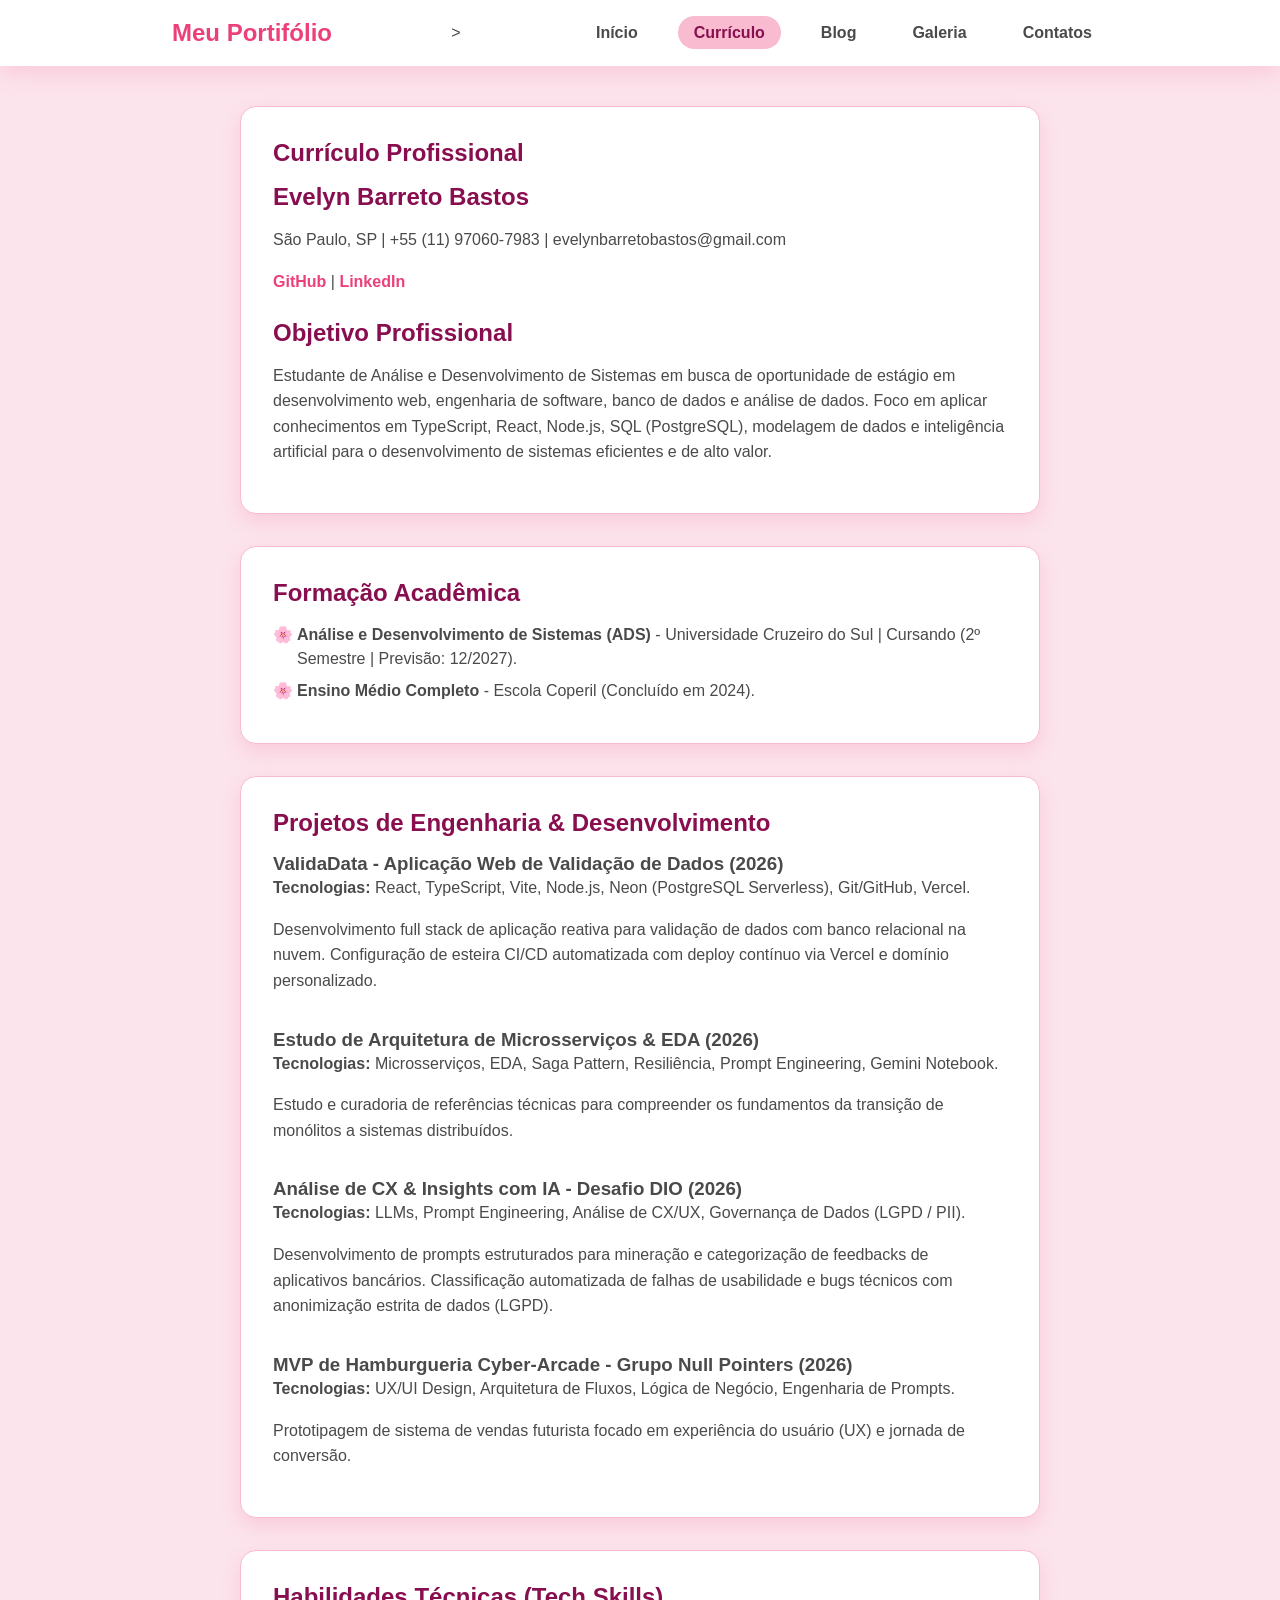
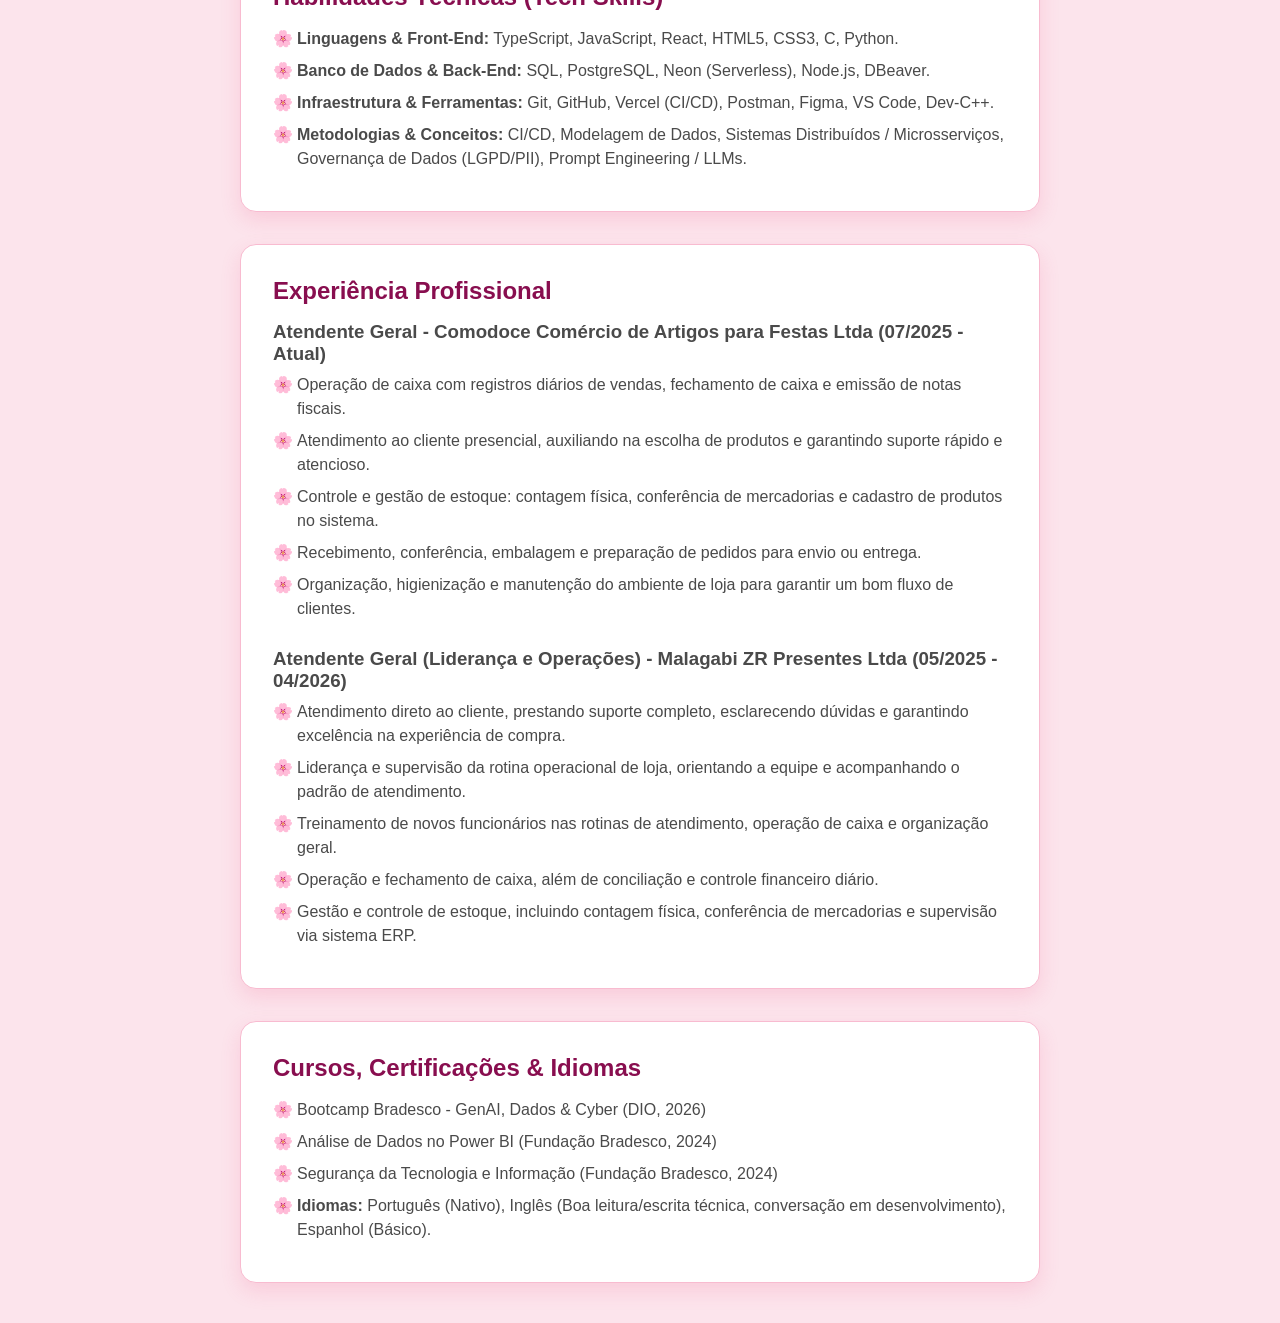
==== curriculo.html @ 5d8ffd21 "Adição do curriculo.html, detalhes do curriculo profissional" ====
<!DOCTYPE html>
<html lang="pt-BR">
    <head>
        <meta charset="UTF-8">
        <meta name="viewport" content="width=device-widht, initial-scale=1.0">
        <title>Currículo || Meu Portfólio</title>
        <link rel="stylesheet" href="style.css">
    </head>
    <body>

        <header>
            <nav class="nav-container">

               <a href="index.html" class="logo"> Meu Portifólio </a>>
               <ul class="nav-menu">
                <li><a href="index.html">Início</a></li>
                <li><a href="curriculo.html" class="active">Currículo</a></li>
                <li><a href="blog.html">Blog</a></li>
                <li><a href="fotos.html">Galeria</a></li>
                <li><a href="contato.html">Contatos</a></li>

               </ul>
            </nav>
        </header>

        <main>
            <section class="card">
                <h1 class="section-title"> Currículo Profissional</h1>
                <div style="margin-bottom: 1.5rem;">
                    <h2>Evelyn Barreto Bastos</h2>
                    <p>São Paulo, SP | +55 (11) 97060-7983 | evelynbarretobastos@gmail.com </p>
                    <p>
                        <a href="https://github.com/evelynbarretobastos-star" target="_blank" style="color: var(--primary); text-decoration: none; font-weight: 600;">GitHub</a> | 
                        <a href="https://linkedin.com/in/evelynbarretobastos" target="_blank" style="color: var(--primary); text-decoration: none; font-weight: 600;">LinkedIn</a>
                    </p>                 
                </div>

                <h2> Objetivo Profissional</h2>
                <p> Estudante de Análise e Desenvolvimento de Sistemas em busca de oportunidade de estágio em desenvolvimento web, engenharia de software, banco de dados e análise de dados. Foco em aplicar conhecimentos em TypeScript, React, Node.js, SQL (PostgreSQL), modelagem de dados e inteligência artificial para o desenvolvimento de sistemas eficientes e de alto valor. </p>
            </section>

            <section class="card">
                <h2> Formação Acadêmica</h2>
                <ul style="padding-left: 1.5rem; margin-top: 0.5rem;">
                    <li><strong>Análise e Desenvolvimento de Sistemas (ADS)</strong> - Universidade Cruzeiro do Sul | Cursando (2º Semestre | Previsão: 12/2027).</li>
                    <li><strong>Ensino Médio Completo</strong> - Escola Coperil (Concluído em 2024).</li>
                </ul>
            </section>
            
            <section class="card"> 
              <h2>Projetos de Engenharia & Desenvolvimento</h2>
                <div style="display: flex; flex-direction: column; gap: 1.2rem; margin-top: 1rem;">
                    <div>
                        <h3>ValidaData - Aplicação Web de Validação de Dados (2026)</h3>
                        <p><strong>Tecnologias:</strong> React, TypeScript, Vite, Node.js, Neon (PostgreSQL Serverless), Git/GitHub, Vercel.</p>
                        <p>Desenvolvimento full stack de aplicação reativa para validação de dados com banco relacional na nuvem. Configuração de esteira CI/CD automatizada com deploy contínuo via Vercel e domínio personalizado.</p>
                    </div>
                    <div>
                        <h3>Estudo de Arquitetura de Microsserviços & EDA (2026)</h3>
                        <p><strong>Tecnologias:</strong> Microsserviços, EDA, Saga Pattern, Resiliência, Prompt Engineering, Gemini Notebook.</p>
                        <p>Estudo e curadoria de referências técnicas para compreender os fundamentos da transição de monólitos a sistemas distribuídos.</p>
                    </div>
                    <div>
                        <h3>Análise de CX & Insights com IA - Desafio DIO (2026)</h3>
                        <p><strong>Tecnologias:</strong> LLMs, Prompt Engineering, Análise de CX/UX, Governança de Dados (LGPD / PII).</p>
                        <p>Desenvolvimento de prompts estruturados para mineração e categorização de feedbacks de aplicativos bancários. Classificação automatizada de falhas de usabilidade e bugs técnicos com anonimização estrita de dados (LGPD).</p>
                    </div>
                    <div>
                        <h3>MVP de Hamburgueria Cyber-Arcade - Grupo Null Pointers (2026)</h3>
                        <p><strong>Tecnologias:</strong> UX/UI Design, Arquitetura de Fluxos, Lógica de Negócio, Engenharia de Prompts.</p>
                        <p>Prototipagem de sistema de vendas futurista focado em experiência do usuário (UX) e jornada de conversão.</p>
                    </div>
                </div>  
        </section>
          <section class="card">
                <h2>Habilidades Técnicas (Tech Skills)</h2>
                <ul style="padding-left: 1.5rem; margin-top: 0.5rem;">
                    <li><strong>Linguagens & Front-End:</strong> TypeScript, JavaScript, React, HTML5, CSS3, C, Python.</li>
                    <li><strong>Banco de Dados & Back-End:</strong> SQL, PostgreSQL, Neon (Serverless), Node.js, DBeaver.</li>
                    <li><strong>Infraestrutura & Ferramentas:</strong> Git, GitHub, Vercel (CI/CD), Postman, Figma, VS Code, Dev-C++.</li>
                    <li><strong>Metodologias & Conceitos:</strong> CI/CD, Modelagem de Dados, Sistemas Distribuídos / Microsserviços, Governança de Dados (LGPD/PII), Prompt Engineering / LLMs.</li>
                </ul>
            </section>

            <section class="card">
                <h2>Experiência Profissional</h2>
                <div style="display: flex; flex-direction: column; gap: 1.2rem; margin-top: 1rem;">
                    <div>
                        <h3>Atendente Geral - Comodoce Comércio de Artigos para Festas Ltda (07/2025 - Atual)</h3>
                        <ul style="padding-left: 1.5rem; margin-top: 0.5rem;">
                            <li>Operação de caixa com registros diários de vendas, fechamento de caixa e emissão de notas fiscais.</li>
                            <li>Atendimento ao cliente presencial, auxiliando na escolha de produtos e garantindo suporte rápido e atencioso.</li>
                            <li>Controle e gestão de estoque: contagem física, conferência de mercadorias e cadastro de produtos no sistema.</li>
                            <li>Recebimento, conferência, embalagem e preparação de pedidos para envio ou entrega.</li>
                            <li>Organização, higienização e manutenção do ambiente de loja para garantir um bom fluxo de clientes.</li>
                        </ul>
                    </div>
                    <div>
                        <h3>Atendente Geral (Liderança e Operações) - Malagabi ZR Presentes Ltda (05/2025 - 04/2026)</h3>
                        <ul style="padding-left: 1.5rem; margin-top: 0.5rem;">
                            <li>Atendimento direto ao cliente, prestando suporte completo, esclarecendo dúvidas e garantindo excelência na experiência de compra.</li>
                            <li>Liderança e supervisão da rotina operacional de loja, orientando a equipe e acompanhando o padrão de atendimento.</li>
                            <li>Treinamento de novos funcionários nas rotinas de atendimento, operação de caixa e organização geral.</li>
                            <li>Operação e fechamento de caixa, além de conciliação e controle financeiro diário.</li>
                            <li>Gestão e controle de estoque, incluindo contagem física, conferência de mercadorias e supervisão via sistema ERP.</li>
                        </ul>
                    </div>
                </div>
            </section>

            <section class="card">
                <h2>Cursos, Certificações & Idiomas</h2>
                <ul style="padding-left: 1.5rem; margin-top: 0.5rem;">
                    <li>Bootcamp Bradesco - GenAI, Dados & Cyber (DIO, 2026)</li>
                    <li>Análise de Dados no Power BI (Fundação Bradesco, 2024)</li>
                    <li>Segurança da Tecnologia e Informação (Fundação Bradesco, 2024)</li>
                    <li><strong>Idiomas:</strong> Português (Nativo), Inglês (Boa leitura/escrita técnica, conversação em desenvolvimento), Espanhol (Básico).</li>
                </ul>
            </section>
        </main>

    </body>
</html>
---- style.css ----
:root {
    --bg-color: #fce4ec;         /* Rosa bem claro para o fundo da página */
    --card-bg: #ffffff;          /* Fundo branco para os cards */
    --primary: #ec407a;          /* Rosa vibrante para destaques e botões */
    --primary-hover: #d81b60;    /* Rosa escuro para o hover de botões */
    --text-color: #4a4a4a;       /* Cinza escuro para boa leitura */
    --title-color: #880e4f;      /* Rosa escuro para títulos */
    --shadow: 0 8px 20px rgba(236, 64, 122, 0.15); /* Sombra suave arrosada */
    --radius: 16px;              /* Arredondamento padrão */
}

* {
    margin: 0;
    padding: 0;
    box-sizing: border-box;
    font-family: 'Segoe UI', Tahoma, Geneva, Verdana, sans-serif;
}

body {
    background-color: var(--bg-color);
    color: var(--text-color);
    display: flex;
    flex-direction: column;
    min-height: 100vh;
}

/* CABEÇALHO E NAVEGAÇÃO */
header {
    background-color: var(--card-bg);
    box-shadow: var(--shadow);
    position: sticky;
    top: 0;
    z-index: 100;
}

.nav-container {
    max-width: 1000px;
    margin: 0 auto;
    padding: 1.2rem 2rem;
    display: flex;
    justify-content: space-between;
    align-items: center;
}

.logo {
    font-size: 1.5rem;
    font-weight: bold;
    color: var(--primary);
    text-decoration: none;
    transition: transform 0.2s ease;
}

.logo:hover {
    transform: scale(1.05);
}

.nav-menu {
    display: flex;
    list-style: none;
    gap: 1.5rem;
}

.nav-menu a {
    text-decoration: none;
    color: var(--text-color);
    font-weight: 600;
    padding: 0.5rem 1rem;
    border-radius: 20px;
    transition: all 0.3s ease;
}

.nav-menu a:hover,
.nav-menu a.active {
    background-color: #f8bbd0;
    color: var(--title-color);
}

/* CONTEÚDO PRINCIPAL */
main {
    max-width: 800px;
    width: 90%;
    margin: 2.5rem auto;
    display: flex;
    flex-direction: column;
    gap: 2rem;
    flex: 1;
}

.card {
    background-color: var(--card-bg);
    border-radius: var(--radius);
    padding: 2rem;
    box-shadow: var(--shadow);
    border: 1px solid #f8bbd0;
}

.section-title, h2 {
    color: var(--title-color);
    margin-bottom: 1rem;
}

p {
    line-height: 1.6;
    margin-bottom: 1rem;
}

/* Lista de destaques */
.card ul {
    list-style-type: '🌸 ';
    padding-left: 1.5rem;
    margin-top: 0.5rem;
}

.card li {
    margin-bottom: 0.5rem;
    line-height: 1.5;
}

/* Botão rosa */
.btn {
    display: inline-block;
    background-color: var(--primary);
    color: white;
    padding: 0.75rem 1.5rem;
    border-radius: 25px;
    text-decoration: none;
    font-weight: bold;
    box-shadow: 0 4px 10px rgba(236, 64, 122, 0.3);
    transition: all 0.3s ease;
}

.btn:hover {
    background-color: var(--primary-hover);
    transform: translateY(-2px);
    box-shadow: 0 6px 15px rgba(236, 64, 122, 0.4);
}

/* Imagem / GIF */
.welcome-gif {
    margin-top: 1.5rem;
    text-align: center;
}

.gif-cute {
    max-width: 100%;
    height: auto;
    border-radius: var(--radius);
    border: 3px solid #f8bbd0;
}

/* RODAPÉ */
footer {
    background-color: var(--card-bg);
    text-align: center;
    padding: 1.5rem;
    color: var(--title-color);
    font-weight: 500;
    box-shadow: 0 -4px 10px rgba(236, 64, 122, 0.05);
    margin-top: auto;
}

/* CONTATOS */
@media (max-width: 600px) {
    .nav-container {
        flex-direction: column;
        gap: 1rem;
    }

    .nav-menu {
        flex-wrap: wrap;
        justify-content: center;
        gap: 0.5rem;
    }

    .card {
        padding: 1.5rem;
    }
}
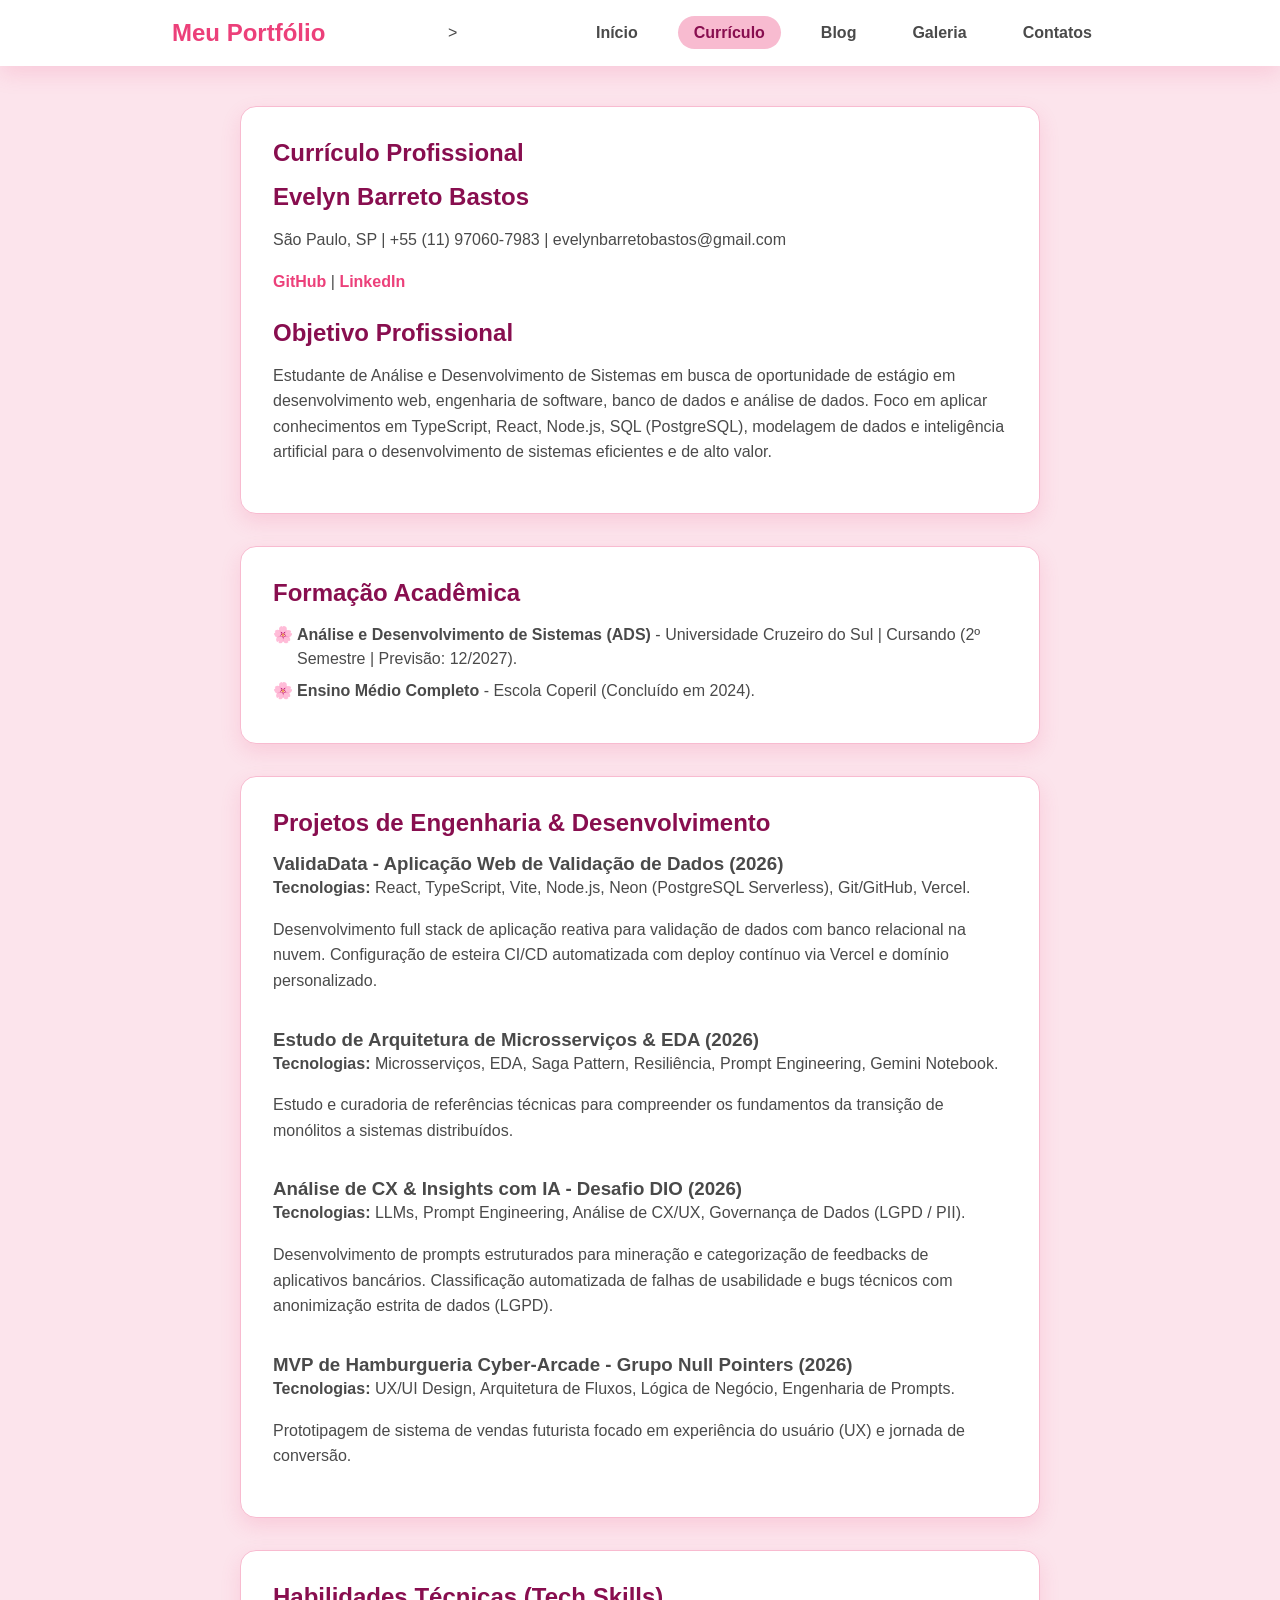
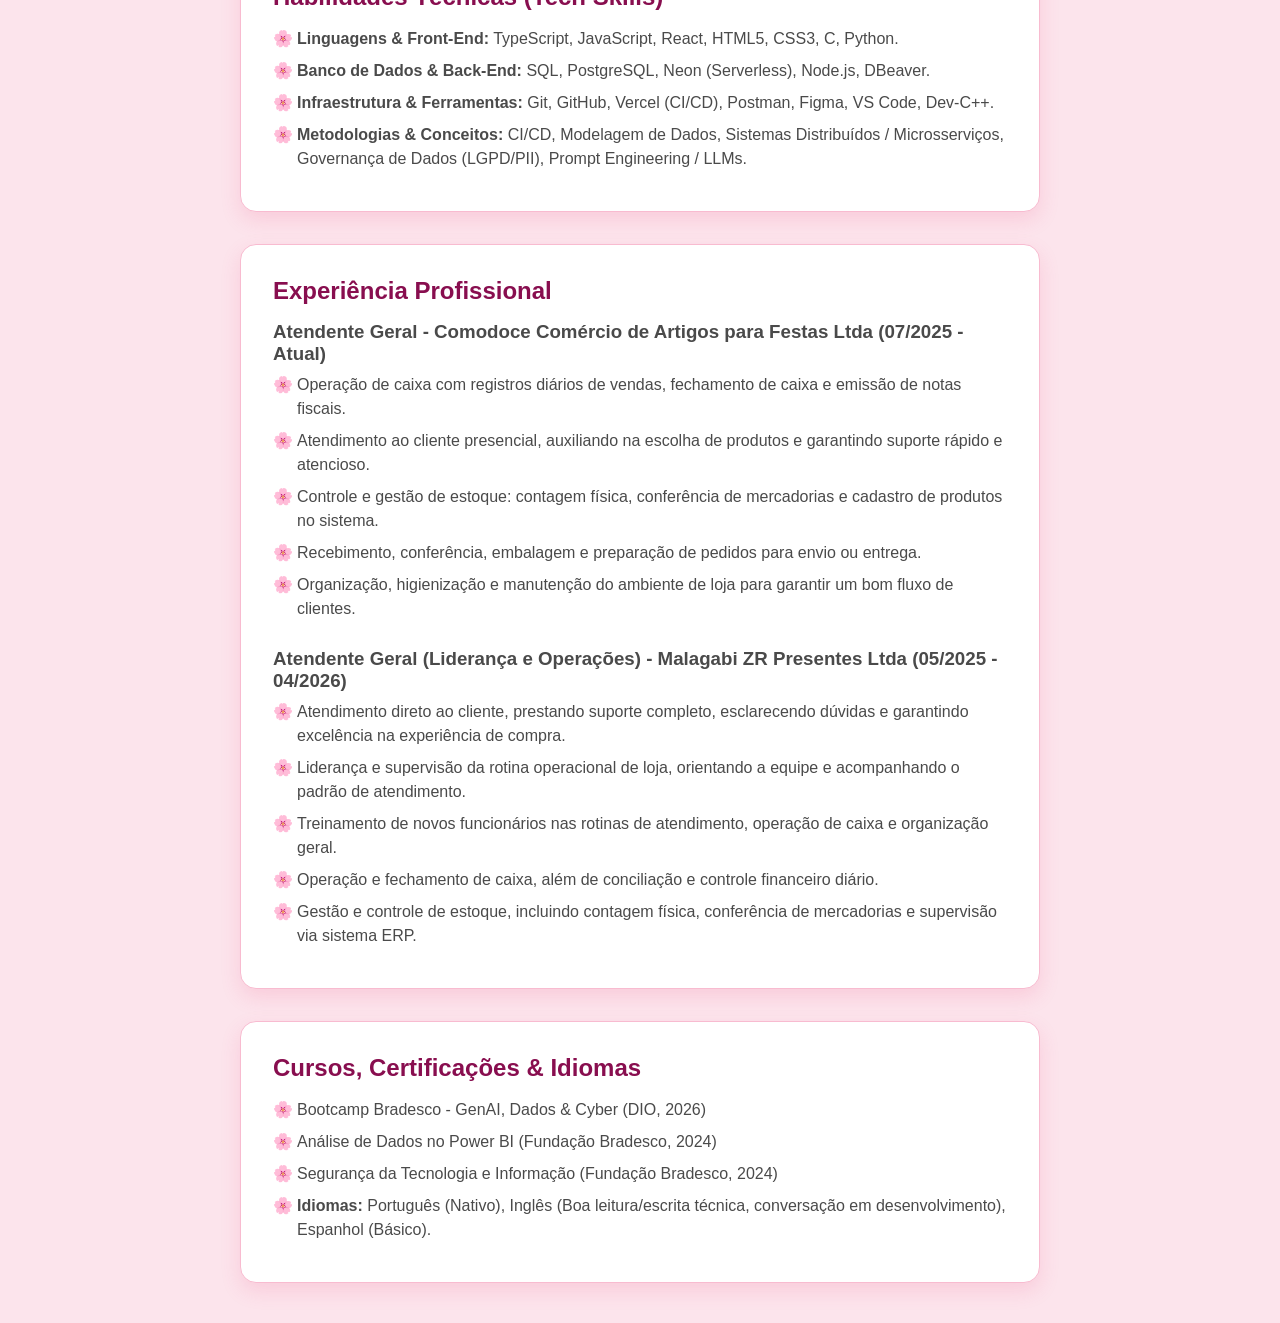
==== commit fc5c10b0: "correção de titulo" ====
--- a/curriculo.html
+++ b/curriculo.html
@@ -11,7 +11,7 @@
         <header>
             <nav class="nav-container">
 
-               <a href="index.html" class="logo"> Meu Portifólio </a>>
+               <a href="index.html" class="logo"> Meu Portfólio </a>>
                <ul class="nav-menu">
                 <li><a href="index.html">Início</a></li>
                 <li><a href="curriculo.html" class="active">Currículo</a></li>
--- a/style.css
+++ b/style.css
@@ -175,4 +175,40 @@
     .card {
         padding: 1.5rem;
     }
+}
+/* GALERIA DE FOTOS */
+.gallery-grid {
+    display: grid;
+    grid-template-columns: repeat(auto-fit, minmax(220px, 1fr));
+    gap: 1.5rem;
+    margin-top: 1rem;
+}
+
+.gallery-item {
+    background-color: var(--card-bg);
+    border-radius: 12px;
+    overflow: hidden;
+    border: 2px solid #f8bbd0;
+    box-shadow: 0 4px 10px rgba(236, 64, 122, 0.1);
+    transition: transform 0.3s ease, box-shadow 0.3s ease;
+}
+
+.gallery-item:hover {
+    transform: translateY(-4px);
+    box-shadow: 0 6px 15px rgba(236, 64, 122, 0.2);
+}
+
+.gallery-item img {
+    width: 100%;
+    height: 200px;
+    object-fit: cover; 
+    display: block;
+}
+
+.gallery-caption {
+    padding: 0.8rem;
+    font-size: 0.9rem;
+    color: var(--text-color);
+    text-align: center;
+    background-color: #fff0f5;
 }
